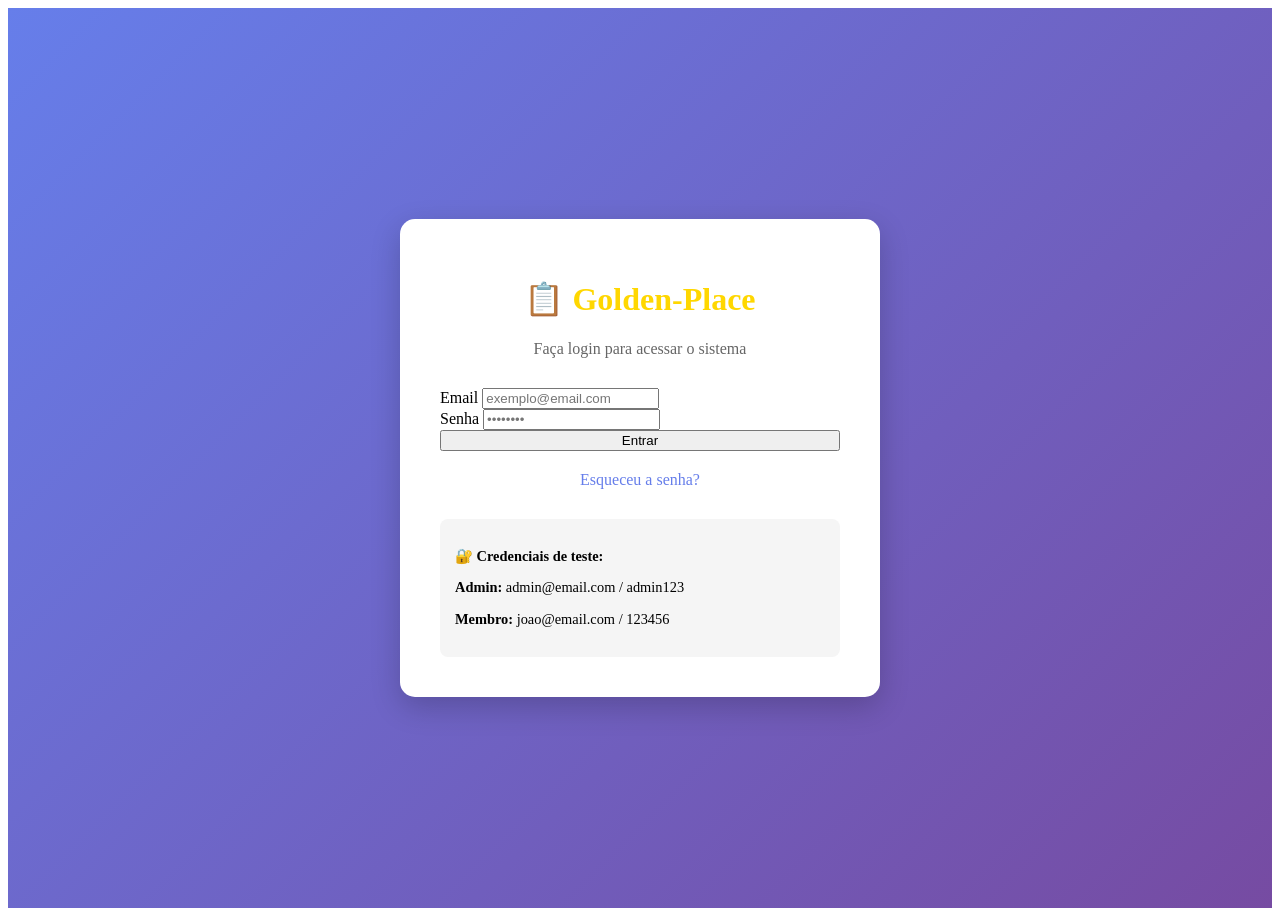
==== index.html @ ff7ec698 "Add files via upload" ====
<!DOCTYPE html>
<html lang="pt">

<head>
    <meta charset="UTF-8">
    <meta name="viewport" content="width=device-width, initial-scale=1.0">
    <title>Gestão de Tarefas - Login</title>
    <link rel="stylesheet" href="css/estilo.css">
    <link rel="bootstrap" href="bootstrap/js/bootstrap.bundle.js">
    <style>
        .login-container {
            min-height: 100vh;
            display: flex;
            align-items: center;
            justify-content: center;
            background: linear-gradient(135deg, #667eea 0%, #764ba2 100%);
        }
        
        .login-card {
            background: white;
            border-radius: 15px;
            padding: 40px;
            width: 100%;
            max-width: 400px;
            box-shadow: 0 10px 30px rgba(0, 0, 0, 0.2);
        }
        
        .login-header {
            text-align: center;
            margin-bottom: 30px;
        }
        
        .login-header h1 {
            color: gold;
            font-size: 2rem;
        }
        
        .login-header p {
            color: #666;
            margin-top: 10px;
        }
    </style>
</head>

<body>
    <div class="login-container">
        <div class="login-card">
            <div class="login-header">
                <h1>📋 Golden-Place</h1>
                <p>Faça login para acessar o sistema</p>
            </div>

            <form id="loginForm">
                <div class="form-group">
                    <label for="email">Email</label>
                    <input type="email" class="form-control" id="email" placeholder="exemplo@email.com" required>
                </div>

                <div class="form-group">
                    <label for="password">Senha</label>
                    <input type="password" class="form-control" id="password" placeholder="••••••••" required>
                </div>

                <div class="form-group">
                    <button type="submit" class="btn btn-primary" style="width: 100%;">Entrar</button>
                </div>

                <div style="text-align: center; margin-top: 20px;">
                    <a href="#" style="color: #667eea; text-decoration: none;">Esqueceu a senha?</a>
                </div>
            </form>

            <!-- Credenciais para teste (remover depois) -->
            <div style="margin-top: 30px; padding: 15px; background: #f5f5f5; border-radius: 8px; font-size: 0.9rem;">
                <p style="font-weight: bold; margin-bottom: 10px;">🔐 Credenciais de teste:</p>
                <p><strong>Admin:</strong> admin@email.com / admin123</p>
                <p><strong>Membro:</strong> joao@email.com / 123456</p>
            </div>
        </div>
    </div>

    <script>
        document.getElementById('loginForm').addEventListener('submit', function(e) {
            e.preventDefault();

            const email = document.getElementById('email').value;
            const password = document.getElementById('password').value;

            // Simulação simples de login
            if (email && password) {
                alert('Login realizado com sucesso! (simulação)');
                window.location.href = 'dashboard.html';
            } else {
                alert('Preencha todos os campos');
            }
        });
    </script>
</body>

</html>
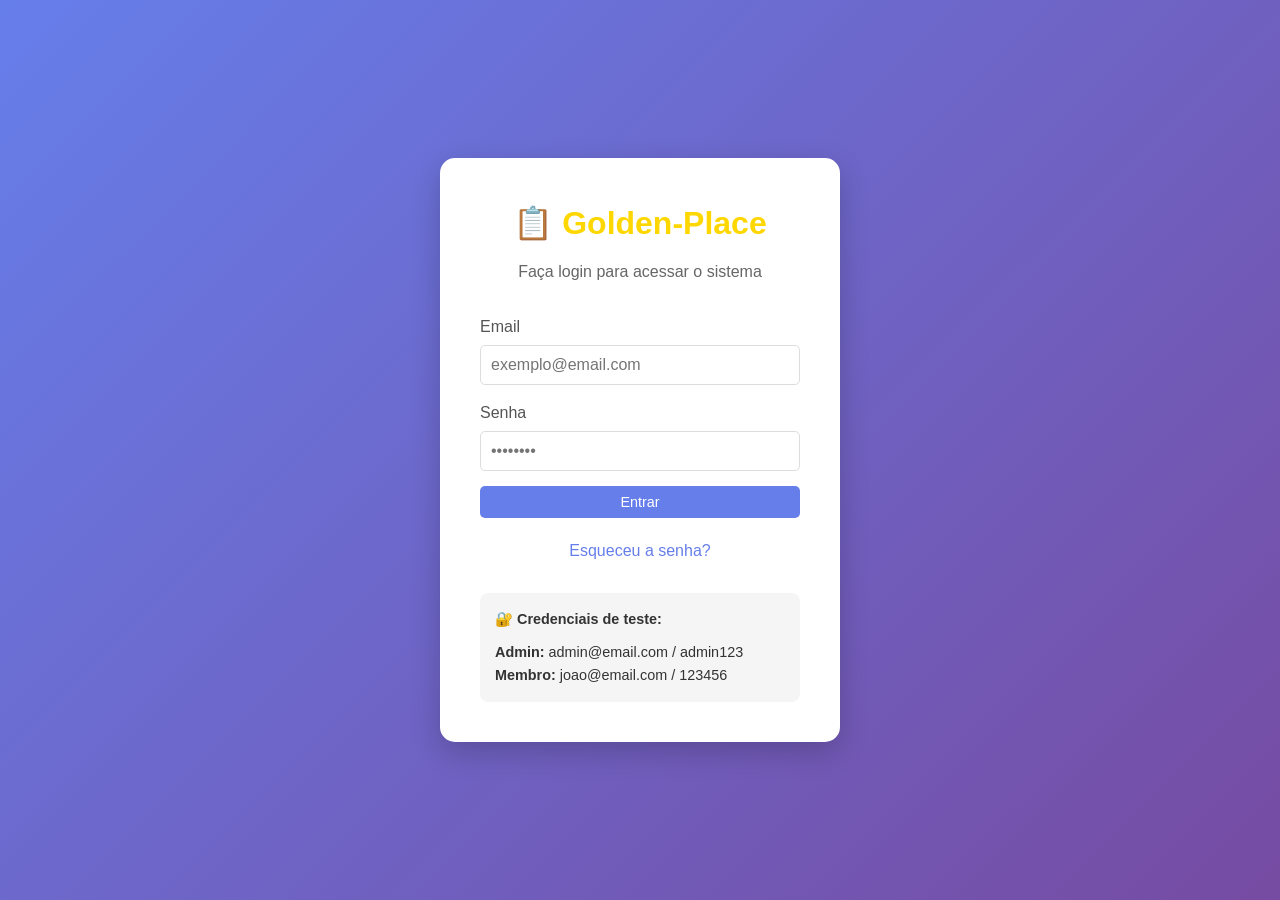
==== commit 14e95e44: "Update index.html" ====
--- a/index.html
+++ b/index.html
@@ -5,7 +5,7 @@
     <meta charset="UTF-8">
     <meta name="viewport" content="width=device-width, initial-scale=1.0">
     <title>Gestão de Tarefas - Login</title>
-    <link rel="stylesheet" href="css/estilo.css">
+    <link rel="stylesheet" href="estilo.css">
     <link rel="bootstrap" href="bootstrap/js/bootstrap.bundle.js">
     <style>
         .login-container {
@@ -97,4 +97,4 @@
     </script>
 </body>
 
-</html>+</html>
--- a/estilo.css
+++ b/estilo.css
@@ -0,0 +1,390 @@
+/* ===== RESET E ESTILOS GLOBAIS ===== */
+
+:root {
+    --primary: #6366f1;
+    --secondary: #ec4899;
+    --accent: #10b981;
+    --dark: #1e293b;
+    --light: #f8fafc;
+    --gradient: linear-gradient(135deg, #667eea 0%, #764ba2 100%);
+}
+
+* {
+    margin: 0;
+    padding: 0;
+    box-sizing: border-box;
+    font-family: 'Segoe UI', Tahoma, Geneva, Verdana, sans-serif;
+}
+
+body {
+    background-color: rgba(white, green, blue), 0.5;
+    color: #333;
+    line-height: 1.6;
+}
+
+.container {
+    width: 90%;
+    max-width: 1200px;
+    margin: 0 auto;
+    padding: 20px;
+}
+
+
+/* ===== CABEÇALHO ===== */
+
+header {
+    background: linear-gradient(135deg, #667eea 0%, #764ba2 100%);
+    color: white;
+    padding: 1rem 0;
+    box-shadow: 0 2px 10px rgba(0, 0, 0, 0.1);
+}
+
+.header-content {
+    display: flex;
+    justify-content: space-between;
+    align-items: center;
+}
+
+.logo {
+    font-size: 1.5rem;
+    font-weight: bold;
+    color: gold;
+}
+
+.logo span {
+    background: rgba(255, 255, 255, 0.2);
+    padding: 5px 10px;
+    border-radius: 5px;
+}
+
+.user-info {
+    display: flex;
+    align-items: center;
+    gap: 20px;
+}
+
+.user-name {
+    font-weight: 500;
+}
+
+.notification-badge {
+    position: relative;
+    cursor: pointer;
+}
+
+.notification-badge::after {
+    content: '3';
+    position: absolute;
+    top: -8px;
+    right: -8px;
+    background: #ff4757;
+    color: white;
+    font-size: 0.7rem;
+    padding: 2px 5px;
+    border-radius: 50%;
+}
+
+
+/* ===== MENU LATERAL ===== */
+
+.sidebar {
+    background: white;
+    width: 250px;
+    height: calc(100vh - 70px);
+    position: fixed;
+    left: 0;
+    top: 70px;
+    box-shadow: 2px 0 10px rgba(0, 0, 0, 0.1);
+    padding: 20px 0;
+}
+
+.sidebar-menu {
+    list-style: none;
+}
+
+.sidebar-menu li {
+    padding: 12px 25px;
+    margin: 5px 0;
+    transition: 0.3s;
+}
+
+.sidebar-menu li:hover {
+    background: #635194;
+    border-left: 4px solid #667eea;
+}
+
+.sidebar-menu a {
+    text-decoration: none;
+    color: rgba(0, 0, 0, 1);
+    display: flex;
+    align-items: center;
+    gap: 10px;
+}
+
+
+/* ===== CONTEÚDO PRINCIPAL ===== */
+
+.main-content {
+    margin-left: 250px;
+    padding: 30px;
+    margin-top: 70px;
+}
+
+
+/* ===== CARDS ===== */
+
+.card {
+    background: white;
+    border-radius: 10px;
+    padding: 20px;
+    box-shadow: 0 2px 10px rgba(0, 0, 0, 0.05);
+    margin-bottom: 20px;
+}
+
+.card-header {
+    display: flex;
+    justify-content: space-between;
+    align-items: center;
+    margin-bottom: 15px;
+    padding-bottom: 10px;
+    border-bottom: 1px solid #eee;
+}
+
+.card-title {
+    font-size: 1.2rem;
+    font-weight: 600;
+    color: #444;
+}
+
+
+/* ===== BOTÕES ===== */
+
+.btn {
+    padding: 8px 16px;
+    border: none;
+    border-radius: 5px;
+    cursor: pointer;
+    font-size: 0.9rem;
+    transition: 0.3s;
+}
+
+.btn-primary {
+    background: #667eea;
+    color: white;
+}
+
+.btn-primary:hover {
+    background: #5a67d8;
+}
+
+.btn-success {
+    background: #48bb78;
+    color: white;
+}
+
+.btn-danger {
+    background: #f56565;
+    color: white;
+}
+
+.btn-warning {
+    background: #ecc94b;
+    color: #333;
+}
+
+
+/* ===== FORMULÁRIOS ===== */
+
+.form-group {
+    margin-bottom: 15px;
+}
+
+.form-group label {
+    display: block;
+    margin-bottom: 5px;
+    font-weight: 500;
+    color: #555;
+}
+
+.form-control {
+    width: 100%;
+    padding: 10px;
+    border: 1px solid #ddd;
+    border-radius: 5px;
+    font-size: 1rem;
+}
+
+.form-control:focus {
+    outline: none;
+    border-color: #667eea;
+    box-shadow: 0 0 0 3px rgba(102, 126, 234, 0.1);
+}
+
+
+/* ===== TABELAS ===== */
+
+.table {
+    width: 100%;
+    border-collapse: collapse;
+}
+
+.table th {
+    background: #f8f9fa;
+    padding: 12px;
+    text-align: left;
+    font-weight: 600;
+    color: #555;
+}
+
+.table td {
+    padding: 12px;
+    border-bottom: 1px solid #eee;
+}
+
+.table tbody tr:hover {
+    background: #f8f9fa;
+}
+
+
+/* ===== STATUS ===== */
+
+.status-badge {
+    padding: 4px 8px;
+    border-radius: 20px;
+    font-size: 0.8rem;
+    font-weight: 600;
+}
+
+.status-pendente {
+    background: #fed7d7;
+    color: #c53030;
+}
+
+.status-andamento {
+    background: #feebc8;
+    color: #c05621;
+}
+
+.status-concluida {
+    background: #c6f6d5;
+    color: #276749;
+}
+
+
+/* ===== PRIORIDADES ===== */
+
+.priority-high {
+    color: #e53e3e;
+    font-weight: bold;
+}
+
+.priority-medium {
+    color: #d69e2e;
+    font-weight: bold;
+}
+
+.priority-low {
+    color: #48bb78;
+    font-weight: bold;
+}
+
+
+/* ===== GRIDS ===== */
+
+.grid {
+    display: grid;
+    gap: 20px;
+}
+
+.grid-2 {
+    grid-template-columns: repeat(2, 1fr);
+}
+
+.grid-3 {
+    grid-template-columns: repeat(3, 1fr);
+}
+
+.grid-4 {
+    grid-template-columns: repeat(4, 1fr);
+}
+
+
+/* ===== KPI CARDS ===== */
+
+.kpi-card {
+    background: linear-gradient(135deg, #667eea 0%, #764ba2 100%);
+    color: white;
+    padding: 20px;
+    border-radius: 10px;
+    text-align: center;
+}
+
+.kpi-value {
+    font-size: 2rem;
+    font-weight: bold;
+    margin: 10px 0;
+}
+
+.kpi-label {
+    font-size: 0.9rem;
+    opacity: 0.9;
+}
+
+
+/* ===== NOTIFICAÇÕES ===== */
+
+.notification-item {
+    padding: 15px;
+    border-bottom: 1px solid #eee;
+    display: flex;
+    align-items: center;
+    gap: 15px;
+}
+
+.notification-item.unread {
+    background: #f0f2ff;
+}
+
+.notification-icon {
+    width: 40px;
+    height: 40px;
+    border-radius: 50%;
+    display: flex;
+    align-items: center;
+    justify-content: center;
+    font-size: 1.2rem;
+}
+
+.notification-content {
+    flex: 1;
+}
+
+.notification-time {
+    font-size: 0.8rem;
+    color: #999;
+}
+
+
+/* ===== RESPONSIVIDADE ===== */
+
+@media (max-width: 768px) {
+    .sidebar {
+        width: 100%;
+        height: auto;
+        position: relative;
+        top: 0;
+    }
+    .main-content {
+        margin-left: 0;
+        margin-top: 0;
+    }
+    .grid-2,
+    .grid-3,
+    .grid-4 {
+        grid-template-columns: 1fr;
+    }
+    .header-content {
+        flex-direction: column;
+        gap: 10px;
+    }
+}
